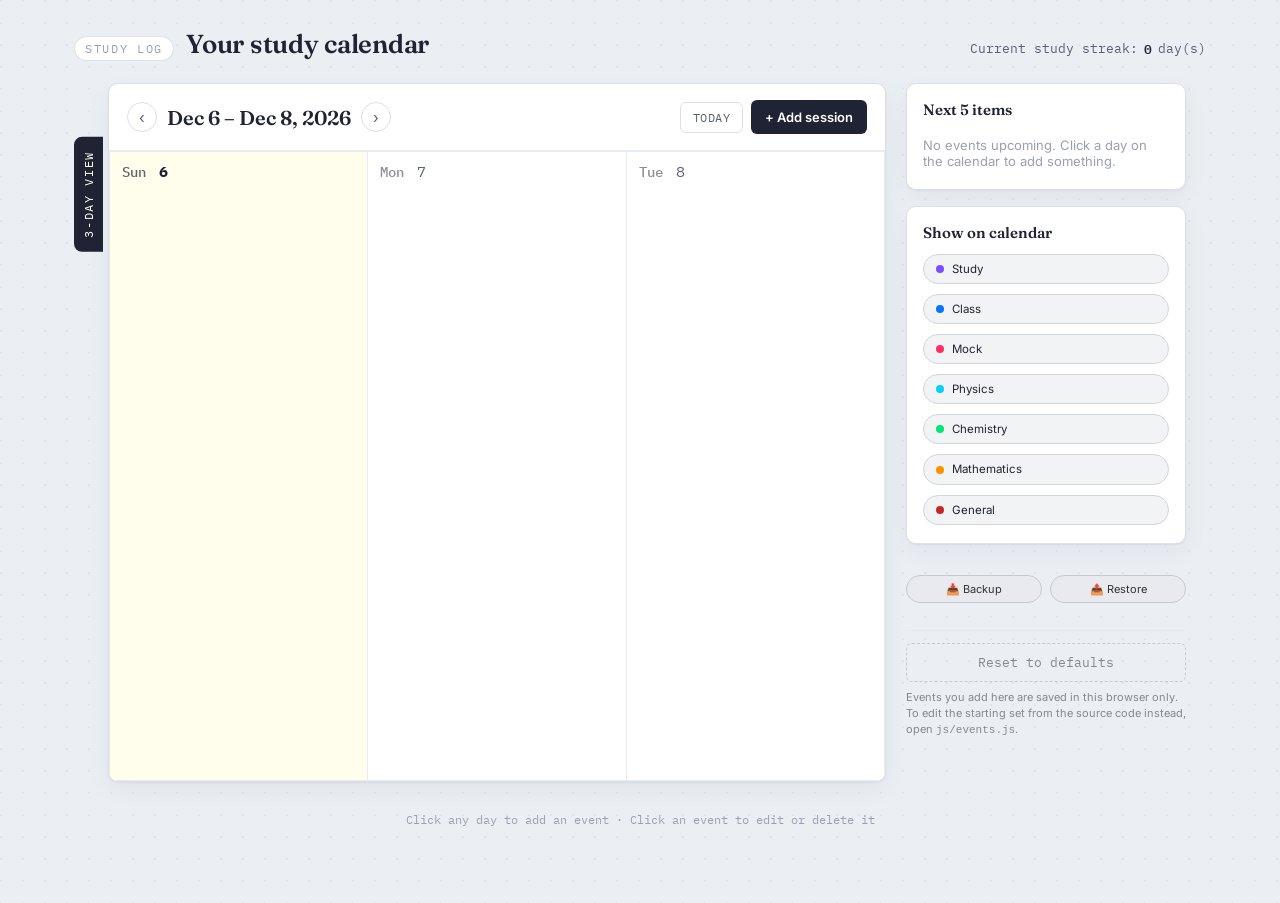
==== index.html @ 301e9c56 "Restore sidebar controls and remove floating menu Restored the direct sidebar controls block and rem" ====
<!DOCTYPE html>
<html lang="en">
<head>
<meta charset="UTF-8">
<meta name="viewport" content="width=device-width, initial-scale=1.0">
<title>Study Log — Calendar</title>
<meta name="description" content="A clean, editable calendar for planning study sessions, assignments, and exams.">
<link rel="preconnect" href="https://fonts.googleapis.com">
<link rel="preconnect" href="https://fonts.gstatic.com" crossorigin>
<link href="https://fonts.googleapis.com/css2?family=Fraunces:opsz,wght@9..144,500;9..144,600;9..144,700&family=Inter:wght@400;500;600;700&family=IBM+Plex+Mono:wght@400;500&display=swap" rel="stylesheet">
<link rel="stylesheet" href="css/style.css">
</head>
<body>

<div class="shell">
  <header class="topbar">
    <div class="brand">
      <span class="brand-mark">Study Log</span>
      <h1>Your study calendar</h1>
      <!-- NEW: Elegant, dynamic subtext label -->
      <!--<p id="welcomeSubtext" style="font-family: var(--font-body), sans-serif; font-size: 13px; color: #555555; margin: 4px 0 0 0; font-weight: 400;"></p>-->
    </div>
    <div class="streak">
      Current study streak: <strong id="streakCount">0</strong> day(s)
    </div>
  </header>
  <div class="layout">
    <div class="calendar-wrap">
      <!-- 1. Changed ID to reflect a rolling day/date view badge rather than a fixed month tab -->
      <div class="month-tab" id="viewTab">3-Day View</div>
      <div class="calendar-card">
        <div class="calendar-head">
          <div class="month-nav">
            <!-- 2. Updated IDs and aria-labels for day navigation -->
            <button class="nav-btn" id="prevBtn" aria-label="Previous days">‹</button>
            <div class="month-label" id="dateRangeLabel">Loading days...</div>
            <button class="nav-btn" id="nextBtn" aria-label="Next days">›</button>
          </div>
          <div style="display:flex; gap:8px; align-items:center;">
            <button class="today-btn" id="todayBtn">Today</button>
            <button class="add-btn" id="addEventBtn">+ Add session</button>
          </div>
        </div>
        <!-- 3. Kept the grid container. We will inject exactly 3 day-columns into this element via JavaScript -->
        <div class="grid" id="grid" style="grid-template-columns: repeat(3, 1fr);"></div>
      </div>
    </div>

    <aside class="sidebar">
      <div class="panel">
        <h2>Next 5 items</h2>
        <div class="agenda-list" id="agendaList"></div>
      </div>

      <div class="panel">
        <h2>Show on calendar</h2>
        <div class="legend" id="legend"></div>
      </div>
    <!-- Restored Direct Sidebar Controls Block -->
<div class="field" style="display: flex; gap: 8px; margin-top: 15px; margin-bottom: 5px;">
  <button id="exportBtn" class="pill" style="justify-content: center; background: #E8EAEF !important; border-color: #C5C9D4 !important; width: 50%;">📥 Backup</button>
  <button id="importBtn" class="pill" style="justify-content: center; background: #E8EAEF !important; border-color: #C5C9D4 !important; width: 50%;">📤 Restore</button>
</div>

<div class="reset-container" style="border-top: 1px solid #E8EAEF; padding-top: 12px; margin-top: 6px;">
  <button id="resetBtn" style="width: 100%; font-family: var(--font-mono), monospace; font-size: 13px; color: #888888; background: transparent; border: 1px dashed #C5C9D4; padding: 10px; border-radius: 6px; cursor: pointer; text-align: center; display: block; margin-bottom: 8px;">Reset to defaults</button>
  <p style="font-family: var(--font-body), sans-serif; font-size: 11px; line-height: 1.45; color: #888888; margin: 0; padding: 0; text-align: left;">
    Events you add here are saved in this browser only. To edit the starting set from the source code instead, open <code>js/events.js</code>.
  </p>
</div>

<input type="file" id="hiddenFileInput" accept=".json" style="display: none;">

    </aside>
  </div>

  <p class="footer-note">Click any day to add an event · Click an event to edit or delete it</p>
</div>

<div class="modal-backdrop" id="modalBackdrop">
  <div class="modal">
    <h3 id="modalTitle">New event</h3>
    <form id="eventForm">
      <div class="field">
        <label for="titleInput">Title</label>
        <input type="text" id="titleInput" placeholder="e.g. Read ch. 5 — Thermodynamics" required maxlength="80">
      </div>

      <div class="field-row">
        <div class="field">
          <label for="dateInput">Date</label>
          <input type="date" id="dateInput" required>
        </div>
        <div class="field">
          <label for="timeInput">Time (optional)</label>
          <input type="time" id="timeInput">
        </div>
      </div>
 <div class="field">
        <label for="recurrenceInput">Repeat</label>
        <select id="recurrenceInput">
          <option value="none">Does not repeat</option>
          <option value="daily">Daily</option>
          <option value="weekly">Weekly</option>
          <option value="monthly">Monthly</option>
        </select>
      </div>

  <div class="field">
        <label>Type (Select all that apply)</label>
        <div class="type-options">
          <!-- Hidden inputs paired with clickable labels acting as multi-select chips -->
          <label class="multi-chip-wrapper">
            <input type="checkbox" name="eventTags" value="study" style="display: none;">
            <span class="chip-label">Study</span>
          </label>
          <label class="multi-chip-wrapper">
            <input type="checkbox" name="eventTags" value="class" style="display: none;">
            <span class="chip-label">Class</span>
          </label>
          <label class="multi-chip-wrapper">
            <input type="checkbox" name="eventTags" value="mock" style="display: none;">
            <span class="chip-label">Mock</span>
          </label>
          <label class="multi-chip-wrapper">
            <input type="checkbox" name="eventTags" value="physics" style="display: none;">
            <span class="chip-label">Physics</span>
          </label>
          <label class="multi-chip-wrapper">
            <input type="checkbox" name="eventTags" value="chemistry" style="display: none;">
            <span class="chip-label">Chemistry</span>
          </label>
          <label class="multi-chip-wrapper">
            <input type="checkbox" name="eventTags" value="mathematics" style="display: none;">
            <span class="chip-label">Mathematics</span>
          </label>
          <label class="multi-chip-wrapper">
            <input type="checkbox" name="eventTags" value="general" style="display: none;">
            <span class="chip-label">General</span>
          </label>
        </div>
      </div>
            <!-- Place this inside the <form id="eventForm"> -->
      <div class="field" style="display:flex; align-items:center; gap:8px; margin-top:10px;">
        <input type="checkbox" id="importantInput" style="width:auto; margin:0;">
        <label for="importantInput" style="margin:0; text-transform:none; cursor:pointer;">
          ⭐ Mark as Important Event (Triggers Notification)
        </label>
      </div>



      <div class="field">
        <label for="notesInput">Notes (optional)</label>
        <textarea id="notesInput" placeholder="Anything worth remembering about this one"></textarea>
      </div>

      <div class="modal-actions">
        <div class="modal-actions-left">
          <button type="submit" class="btn btn-primary">Save</button>
          <button type="button" class="btn btn-ghost" id="closeModalBtn">Cancel</button>
        </div>
        <button type="button" class="btn btn-danger" id="deleteBtn" style="display:none;">Delete</button>
      </div>
    </form>
  </div>
</div>

<script src="js/events.js"></script>
<script src="js/app.js"></script>
</body>
</html>

</body>
</html>
---- css/style.css ----
/* ---------------------------------------------------------
   Tokens
--------------------------------------------------------- */
:root {
  --paper: #EBEEF3;
  --surface: #FFFFFF;
  --ink: #1F2333;
  --ink-soft: #5B6072;
  --ink-faint: #9AA0B0;
  --line: #DBDFE8;
  --line-soft: #E8EBF1;

  --blue: #3B5BDB;
  --blue-soft: #E7ECFC;
  --coral: #E8594B;
  --coral-soft: #FBEAE8;
  --purple: #7C5CFC;
  --purple-soft: #EFEBFF;
  --teal: #12977B;
  --teal-soft: #E3F4F0;
  --yellow: #FFD23F;

  --radius: 10px;
  --radius-sm: 6px;
  --shadow-card: 0 1px 2px rgba(31, 35, 51, 0.06), 0 8px 24px rgba(31, 35, 51, 0.05);
  --shadow-pop: 0 12px 32px rgba(31, 35, 51, 0.16);

  --font-display: "Fraunces", Georgia, serif;
  --font-body: "Inter", -apple-system, BlinkMacSystemFont, "Segoe UI", sans-serif;
  --font-mono: "IBM Plex Mono", "SFMono-Regular", Consolas, monospace;
}

* { box-sizing: border-box; }

html, body {
  margin: 0;
  padding: 0;
  background: var(--paper);
  color: var(--ink);
  font-family: var(--font-body);
  -webkit-font-smoothing: antialiased;
}

body {
  min-height: 100vh;
  background-image:
    radial-gradient(circle at 1px 1px, rgba(31,35,51,0.05) 1px, transparent 0);
  background-size: 22px 22px;
}

a { color: inherit; }

button {
  font-family: inherit;
  cursor: pointer;
}

:focus-visible {
  outline: 2px solid var(--blue);
  outline-offset: 2px;
}

/* ---------------------------------------------------------
   Shell
--------------------------------------------------------- */
.shell {
  max-width: 1180px;
  margin: 0 auto;
  padding: 28px 24px 64px;
}

.topbar {
  display: flex;
  align-items: baseline;
  justify-content: space-between;
  gap: 16px;
  margin-bottom: 22px;
  flex-wrap: wrap;
}

.brand {
  display: flex;
  align-items: baseline;
  gap: 12px;
}



.brand-mark {
  font-family: var(--font-mono);
  font-size: 12px;
  letter-spacing: 0.14em;
  text-transform: uppercase;
  color: var(--ink-faint);
  border: 1px solid var(--line);
  border-radius: 999px;
  padding: 4px 10px;
  background: var(--surface);
}

.brand h1 {
  font-family: var(--font-display);
  font-optical-sizing: auto;
  font-weight: 600;
  font-size: 26px;
  margin: 0;
  letter-spacing: -0.01em;
}

.streak {
  font-family: var(--font-mono);
  font-size: 13px;
  color: var(--ink-soft);
  display: flex;
  align-items: center;
  gap: 6px;
}

.streak strong {
  color: var(--ink);
  font-weight: 600;
}

/* ---------------------------------------------------------
   Layout
--------------------------------------------------------- */
.layout {
  display: grid;
  grid-template-columns: 1fr 300px;
  gap: 20px;
  align-items: start; /* Preserved: Keeps sidebar from stretching vertically */
}


@media (max-width: 880px) {
  .layout { grid-template-columns: 1fr; }
}

/* ---------------------------------------------------------
   Calendar card + signature tab
--------------------------------------------------------- */
.calendar-wrap {
  position: relative;
  padding-left: 34px;
   min-width: 0; 
}

@media (max-width: 560px) {
  .calendar-wrap { padding-left: 0; }
  .month-tab { display: none; }
}

.month-tab {
  position: absolute;
  left: 0;
  top: 54px;
  writing-mode: vertical-rl;
  transform: rotate(180deg);
  font-family: var(--font-mono);
  font-size: 12px;
  letter-spacing: 0.14em;
  text-transform: uppercase;
  color: var(--surface);
  background: var(--ink);
  padding: 14px 7px;
  border-radius: 0 8px 8px 0;
}

.calendar-card {
  background: var(--surface);
  border: 1px solid var(--line);
  border-radius: var(--radius);
  box-shadow: var(--shadow-card);
  overflow: hidden;
}

.calendar-head {
  display: flex;
  align-items: center;
  justify-content: space-between;
  padding: 16px 18px;
  border-bottom: 1px solid var(--line-soft);
}

.month-nav {
  display: flex;
  align-items: center;
  gap: 10px;
}

.nav-btn {
  width: 30px;
  height: 30px;
  border-radius: 50%;
  border: 1px solid var(--line);
  background: var(--surface);
  color: var(--ink-soft);
  display: flex;
  align-items: center;
  justify-content: center;
  font-size: 15px;
  transition: background 0.15s ease, color 0.15s ease, border-color 0.15s ease;
}

.nav-btn:hover {
  background: var(--ink);
  color: var(--surface);
  border-color: var(--ink);
}

.month-label {
  font-family: var(--font-display);
  font-size: 20px;
  font-weight: 600;
  min-width: 168px;
  text-align: center;
}

.today-btn {
  font-family: var(--font-mono);
  font-size: 12px;
  letter-spacing: 0.04em;
  text-transform: uppercase;
  border: 1px solid var(--line);
  background: var(--surface);
  color: var(--ink-soft);
  border-radius: var(--radius-sm);
  padding: 7px 12px;
  transition: border-color 0.15s ease, color 0.15s ease;
}

.today-btn:hover { border-color: var(--ink); color: var(--ink); }

.add-btn {
  font-family: var(--font-body);
  font-weight: 600;
  font-size: 13px;
  background: var(--ink);
  color: var(--surface);
  border: none;
  border-radius: var(--radius-sm);
  padding: 9px 14px;
  display: inline-flex;
  align-items: center;
  gap: 6px;
  transition: transform 0.12s ease, background 0.15s ease;
}

.add-btn:hover { background: var(--blue); }
.add-btn:active { transform: scale(0.97); }

.weekday-row {
  display: grid;
  grid-template-columns: repeat(7, 1fr);
  border-bottom: 1px solid var(--line-soft);
}

.weekday-row div {
  font-family: var(--font-mono);
  font-size: 11px;
  letter-spacing: 0.1em;
  text-transform: uppercase;
  color: var(--ink-faint);
  padding: 10px 8px;
  text-align: left;
}

/*.grid {
  display: grid;
  grid-template-columns: repeat(3, 1fr) !important;
  gap: 16px;
  width: 100%;
  box-sizing: border-box;
}
--- COMPACT 3-DAY FLUSH TIMELINE LAYOUT --- */

#grid {
  display: grid;
  grid-template-columns: repeat(3, 1fr); 
  gap: 0; 
  width: 100%;
  /* CHANGED: Sets the entire container height to 70% of the visible viewport height */
  height: 70vh; 
  border-left: 1px solid var(--line-soft); 
  border-top: 1px solid var(--line-soft); 
  box-sizing: border-box;
}

.day {
  border-right: 1px solid var(--line-soft);
  border-bottom: 1px solid var(--line-soft);
  border-radius: 0; 
  padding: 10px 12px 14px; 
  position: relative;
  display: flex;
  flex-direction: column;
  gap: 5px;
  min-width: 0;
  /* CHANGED: Switched from fixed min-height to an auto-stretching height calculation */
  height: 100%; 
  transition: background 0.15s ease;
  cursor: pointer;
  box-sizing: border-box;
}


.day:hover { 
  background: #FAFBFD; 
}

/* CHANGED: Subtle tint to block out the current date strip cleanly without disrupting adjacent walls */
.day.is-today {
  background-color: #FFFDEB; 
}

.day-num {
  font-family: var(--font-mono);
  font-size: 15px; 
  color: var(--ink-soft);
  position: relative;
  width: fit-content;
  margin-bottom: 10px;
}

.day.is-today .day-num {
  color: var(--ink);
  font-weight: 700;
}

.day.is-today .day-num::after {
  content: "";
  position: absolute;
  left: -3px;
  right: -4px;
  bottom: 1px;
  height: 7px;
  background: var(--yellow);
  border-radius: 2px;
  transform: rotate(-1.5deg);
  z-index: -1;
}

/* --- PRESERVED BASE SCHEMES --- */

.day-events {
  display: flex !important;
  flex-direction: column !important;
  /* CHANGED: Increased from 3px to 8px for clear, distinct breathing room between event cards */
  gap: 8px !important; 
  overflow-y: auto;
  overflow-x: hidden;
  flex-grow: 1;
  padding-right: 2px;
}
.day-events::-webkit-scrollbar {
  width: 4px;
}
.day-events::-webkit-scrollbar-thumb {
  background: var(--line-soft);
  border-radius: 4px;
}
.day-events::-webkit-scrollbar-thumb:hover {
  background: var(--ink-faint);
}
/* ---------------------------------------------------------
   Calendar Grid Event Squares (Rounded-Square Layout Stack)
--------------------------------------------------------- */
.day-events .pill {
  display: flex !important;
  flex-direction: column !important; 
  align-items: flex-start !important;
  justify-content: flex-start !important;
  gap: 6px !important;
  width: 100% !important;
  max-width: none !important;
  height: auto !important;
  box-sizing: border-box !important;
  padding: 8px 10px !important; /* Preserves your exact padding */
  border-radius: 8px !important;     
  background: #F2F3F5 !important; 
  color: #333333 !important; 
  border: 1px solid #D2D5DC !important;
  cursor: pointer !important;
  transition: background-color 0.15s ease !important;
  /* NEW: Forces extended border-lines to clip seamlessly into the card's 8px corners */
  overflow: hidden !important; 
}


.day-events .pill:hover {
  background: #E8EAEF !important;
}
/* ---------------------------------------------------------
   Horizontal Dots Row (Across the Top of the Square)
--------------------------------------------------------- */
.pill-dots-row {
  display: flex !important;
  flex-direction: row !important; /* Places dots side-by-side */
  align-items: center !important;
  justify-content: flex-start !important;
  gap: 4px !important;           
  margin-bottom: 2px !important;  
  width: 100% !important;
  height: auto !important;
}
/* --- METADATA ROW WITH AN EXTENDED SEPARATOR BAR --- */
.pill-dots-row,
.day-events .pill .pill-dots-row {
  display: flex !important;
  flex-direction: row !important;
  justify-content: space-between !important;
  align-items: center !important;
  height: auto !important;
  gap: 8px !important;

  /* FIXED: Negative margins exactly matching the parent padding to go fully edge-to-edge */
  width: calc(100% + 24px) !important; 
  margin-left: -12px !important;
  margin-right: -12px !important;
  
  /* FIXED: Adds horizontal padding inside so indicators stay inside the safe zone */
  padding-left: 12px !important;
  padding-right: 12px !important;
  
  /* Divider Line */
  border-bottom: 1px solid #D2D5DC !important;
  padding-bottom: 8px !important;
  margin-bottom: 8px !important;
}



.inline-tag-dot {
  /* FIXED: Increased width and height from 6px to 9px for better visibility */
  width: 9px !important;
  height: 9px !important;
  border-radius: 50% !important;
  display: inline-block !important;
  flex-shrink: 0 !important;
  margin: 0 !important;
  padding: 0 !important;
}
.dot-cluster {
  display: flex !important;
  flex-direction: row !important;
  align-items: center !important;
  justify-content: flex-start !important;
  gap: 6px !important;
  flex-shrink: 0 !important;
}


.inline-tag-dot.dot-study       { background-color: #7C4DFF !important; } /* Electric Indigo */
.inline-tag-dot.dot-class       { background-color: #0077FF !important; } /* Neon Blue */
.inline-tag-dot.dot-mock        { background-color: #FF2E63 !important; } /* Vibrant Crimson */
.inline-tag-dot.dot-physics     { background-color: #00D2FC !important; } /* Vivid Cyan */
.inline-tag-dot.dot-chemistry   { background-color: #00E676 !important; } /* Spring Green */
.inline-tag-dot.dot-mathematics { background-color: #FF9100 !important; } /* Deep Amber */
.inline-tag-dot.dot-general     { background-color: #C62828 !important; } /* Deep Amber */

.pill-time {
  font-family: var(--font-mono), monospace;
  font-size: 10px !important;
  font-weight: 500 !important;
  background-color: rgba(0, 0, 0, 0.05) !important; 
  color: var(--ink-soft, #555) !important;
  padding: 2px 6px !important;
  border-radius: 4px !important;
  margin: 0 !important; 
  display: inline-block !important;
  flex-shrink: 0 !important;
}



/* ---------------------------------------------------------
   Event Text Formatting
--------------------------------------------------------- */
.pill-text {
  font-size: 11.5px !important;
  line-height: 1.4 !important;
  color: var(--ink, #333) !important;
  text-align: left !important;
  width: 100% !important;
  display: block !important;
}

.more-link {
  font-family: var(--font-mono);
  font-size: 10.5px;
  color: var(--ink-faint);
  padding-left: 2px;
  margin-top: 4px;
}
/* ---------------------------------------------------------
   Sidebar
--------------------------------------------------------- */
.sidebar {
  display: flex;
  flex-direction: column;
  gap: 16px;
  /* CHANGED: Defines a static layout width so columns don't compress it */
  width: 280px; 
  flex-shrink: 0;
  /* CHANGED: Keeps the panels fixed at the top alongside your 70vh calendar */
  position: sticky;
  top: 20px; 
}

.panel {
  background: var(--surface);
  border: 1px solid var(--line);
  border-radius: var(--radius);
  box-shadow: var(--shadow-card);
  padding: 16px 16px 18px;
}
.panel h2 {
  font-family: var(--font-display);
  font-size: 15px;
  font-weight: 600;
  margin: 0 0 12px;
}

/* ---------------------------------------------------------
   Sidebar — Legend Containers & Spacing
--------------------------------------------------------- */
.legend {
  display: flex;
  flex-direction: column;
  gap: 10px !important; 
}
.legend-row {
  display: flex;
  align-items: center;
  width: 100%;
  margin: 0 !important;
  padding: 0 !important;
}
.legend-row button.pill .pill-dot {
  width: 8px;
  height: 8px;
  border-radius: 50%;
  flex-shrink: 0;
  display: inline-block;
}
/* Sidebar dot colors mapping */
.tag-study .pill-dot       { background-color: #7C4DFF !important; }
.tag-class .pill-dot       { background-color: #0077FF !important; }
.tag-mock .pill-dot        { background-color: #FF2E63 !important; }
.tag-physics .pill-dot     { background-color: #00D2FC !important; }
.tag-chemistry .pill-dot   { background-color: #00E676 !important; }
.tag-mathematics .pill-dot { background-color: #FF9100 !important; }
.tag-general .pill-dot     { background-color: #C62828 !important; }

.legend-row.tag-study .pill-dot       { background-color: #7C4DFF !important; }
.legend-row.tag-class .pill-dot       { background-color: #0077FF !important; }
.legend-row.tag-mock .pill-dot        { background-color: #FF2E63 !important; }
.legend-row.tag-physics .pill-dot     { background-color: #00D2FC !important; }
.legend-row.tag-chemistry .pill-dot   { background-color: #00E676 !important; }
.legend-row.tag-mathematics .pill-dot { background-color: #FF9100 !important; }
.legend-row.tag-general .pill-dot     { background-color: #C62828 !important; }
/* ---------------------------------------------------------
   Pill Containers (Unified Calendar & Legend Layout)
--------------------------------------------------------- */
.pill, 
.legend-row button.pill {
  display: flex !important;
  flex-direction: row !important; /* Ensures left-to-right alignment inside the sidebar */
  align-items: center !important;
  gap: 8px !important;
  padding: 6px 12px !important;
  font-size: 11px !important;
  line-height: 1.3 !important;
  /* Capsule Rounded Corners */
  border-radius: 20px !important; 
  /* Uniform Light Gray Appearance */
  background: #F2F3F5 !important; 
  color: #333333 !important; 
  border: 1px solid #D2D5DC !important;
  width: 100% !important;
  text-align: left;
  cursor: pointer;
  box-sizing: border-box;
  position: relative;
  /* FIXED: Prevents layout engines from collapsing heights or adding external margins */
  height: auto !important;
  min-height: unset !important;
  margin: 0 !important;
  transition: opacity 0.15s ease, background-color 0.15s ease, transform 0.1s ease;
}

/* Hover effect */
.pill:hover,
.legend-row button.pill:not(.off):hover {
  background: #E8EAEF !important;

}

/* Dim legend pill when turned off */

.legend-row button.off {
  opacity: 0.35;
}
.legend-row button.off .pill-dot {
  background-color: #A0A5B5 !important;
}

/* ---------------------------------------------------------
   The Distinct Colored Dot inside the Pill
--------------------------------------------------------- */
.pill-dot {
  width: 8px;
  height: 8px;
  border-radius: 50%;
  flex-shrink: 0;
  display: inline-block;
  /* FIXED: Prevents dots from shifting position under layout changes */
  margin: 0 !important; 
}

/* Apply distinct indicator colors to the dot based on tag type */

/* Text container alignment */
.pill-text {
  flex-grow: 1;
  overflow: hidden;
  text-overflow: ellipsis;
  white-space: nowrap;
  width: 100%;
  text-align: left;
}
.agenda-item {
  display: grid !important;
  grid-template-columns: 44px 1fr !important; /* Keeps the date column fixed */
  gap: 10px !important;
  padding-bottom: 10px !important;
  border-bottom: 1px solid var(--line-soft);
  cursor: pointer !important;
  /* FIXED: Enforces rigid container layout calculation */
  min-width: 0 !important; 
  max-width: 100% !important;
  overflow: hidden !important; 
}
/* Force the right-hand text container to remain tightly inside its block */
.agenda-item > div:last-child,
.agenda-content-wrapper {
  display: flex !important;
  flex-direction: column !important;
  justify-content: center !important;
  /* FIXED: Forces the browser to calculate text overflow bounds instead of expanding */
  min-width: 0 !important; 
  max-width: 100% !important; 
  overflow: hidden !important; 
}
.agenda-title-row {
  display: flex !important;
  flex-direction: row !important;
  align-items: center !important;
  width: 100% !important;
  min-width: 0 !important;
  overflow: hidden !important;
}
/* --- TRUNCATED TITLE TEXT WITH CORE THEME FONT FAMILY FORCED --- */
.agenda-title-text,
.agenda-item .agenda-title-text,
.agenda-title {
  /* FIXED: Explicitly force Inter/body font usage and clear out monospace overrides */
  font-family: 'Inter', sans-serif !important;
  font-size: 13.5px !important;
  color: var(--ink, #333333) !important;
  font-weight: 400 !important;
  
  /* Retain the clean single-line overflow truncation */
  white-space: nowrap !important;
  overflow: hidden !important;
  text-overflow: ellipsis !important;
  display: inline-block !important;
  flex-grow: 1 !important;
  min-width: 0 !important;
  max-width: 100% !important;
  text-align: left !important;
}
/* --- THE ACTUAL TRUNCATED TITLE TEXT --- */
.agenda-title-text,
.agenda-title {
  /* FIXED: Set font-family explicitly to match your layout's core font */
  font-family: var(--font-body), -apple-system, BlinkMacSystemFont, "Segoe UI", Roboto, sans-serif !important;
  font-size: 13.5px !important;
  color: var(--ink) !important;
  
  /* Retain the clean single-line overflow truncation */
  white-space: nowrap !important;
  overflow: hidden !important;
  text-overflow: ellipsis !important;
  display: inline-block !important;
  flex-grow: 1 !important;
  min-width: 0 !important;
  max-width: 100% !important;
  text-align: left !important;
}
.agenda-list {
  display: flex;
  flex-direction: column;
  gap: 10px;
  max-height: 360px;
  overflow-y: auto;
}

.agenda-empty {
  font-size: 13px;
  color: var(--ink-faint);
  padding: 6px 0 2px;
}

.agenda-item {
  display: grid;
  grid-template-columns: 44px 1fr;
  gap: 10px;
  padding-bottom: 10px;
  border-bottom: 1px solid var(--line-soft);
  cursor: pointer;
}

.agenda-item:last-child { border-bottom: none; padding-bottom: 0; }

.agenda-date {
  font-family: var(--font-mono);
  font-size: 11px;
  color: var(--ink-faint);
  line-height: 1.3;
  padding-top: 1px;
}

.agenda-date strong {
  display: block;
  font-size: 15px;
  color: var(--ink);
  font-weight: 600;
}

.agenda-title {
  font-size: 13.5px;
  color: var(--ink);
  line-height: 1.35;
  /* FIXED: Enforces single-line layout and cuts off overflowing text with an ellipsis */
  white-space: nowrap !important;
  overflow: hidden !important;
  text-overflow: ellipsis !important;
  max-width: 100% !important;
}
/* Ensure the title text's parent layout item stretches correctly across the container */
.agenda-item > div:last-child {
  overflow: hidden !important;
  min-width: 0 !important;
}

.agenda-time {
  font-family: var(--font-mono);
  font-size: 11px;
  color: var(--ink-faint);
  display: block;
  margin-top: 2px;
}

.reset-btn {
  width: 100%;
  background: none;
  border: 1px dashed var(--line);
  color: var(--ink-faint);
  font-size: 12px;
  border-radius: var(--radius-sm);
  padding: 9px;
  font-family: var(--font-mono);
  transition: border-color 0.15s ease, color 0.15s ease;
}

.reset-btn:hover { border-color: var(--coral); color: var(--coral); }

.storage-note {
  font-size: 11.5px;
  color: var(--ink-faint);
  line-height: 1.5;
  margin: 10px 0 0;
}

/* ---------------------------------------------------------
   Modal Containers & Layouts
--------------------------------------------------------- */
.modal-backdrop {
  position: fixed;
  inset: 0;
  background: rgba(31, 35, 51, 0.32);
  display: flex;
  align-items: center;
  justify-content: center;
  padding: 20px;
  z-index: 50;
  opacity: 0;
  pointer-events: none;
  transition: opacity 0.15s ease;
}

.modal-backdrop.open {
  opacity: 1;
  pointer-events: auto;
}

.modal {
  background: var(--surface);
  border-radius: var(--radius);
  box-shadow: var(--shadow-pop);
  width: 100%;
  max-width: 440px;
  padding: 22px;
  transform: translateY(8px);
  transition: transform 0.15s ease;
  box-sizing: border-box;
}

.modal-backdrop.open .modal { 
  transform: translateY(0); 
}

.modal h3 {
  font-family: var(--font-display);
  font-size: 19px;
  margin: 0 0 16px;
}

/* ---------------------------------------------------------
   Form Inputs & Field Layouts (Restored Form Structure)
--------------------------------------------------------- */
#eventForm {
  display: flex;
  flex-direction: column;
  gap: 12px;
}

.field {
  margin-bottom: 4px;
}

.field label {
  display: block;
  font-family: var(--font-mono);
  font-size: 11px;
  letter-spacing: 0.06em;
  text-transform: uppercase;
  color: var(--ink-faint);
  margin-bottom: 5px;
}

.field input[type="text"],
.field input[type="date"],
.field input[type="time"],
.field select,
.field textarea {
  width: 100%;
  box-sizing: border-box;
  border: 1px solid var(--line);
  border-radius: var(--radius-sm);
  padding: 9px 10px;
  font-family: var(--font-body);
  font-size: 13.5px;
  color: var(--ink);
  background: var(--surface);
}

.field textarea {
  resize: vertical;
  min-height: 60px;
}

.field-row {
  display: grid;
  grid-template-columns: 1fr 1fr;
  gap: 12px;
}

/* ---------------------------------------------------------
   Modal Multi-Select Tags Layout
--------------------------------------------------------- */
.type-options {
  display: flex;
  flex-wrap: wrap;
  gap: 8px; 
}

/* Base style for the multi-select labels acting as clickable chips */
.multi-chip-wrapper {
  cursor: pointer;
  user-select: none;
  display: inline-flex;
  align-items: center;
  margin: 0 !important;
}

.multi-chip-wrapper .chip-label {
  border: 1px solid var(--line);
  background: var(--surface);
  border-radius: 999px; 
  padding: 6px 14px;
  font-size: 12.5px;
  color: var(--ink-soft);
  display: flex;
  align-items: center;
  gap: 6px;
  transition: all 0.15s ease;
  box-sizing: border-box;
}

/* Hover effect on available choices */
.multi-chip-wrapper:hover .chip-label {
  background: var(--line-soft, #F5F6F8);
  color: var(--ink);
}

/* ---------------------------------------------------------
   Active Checkbox States with Distinct Border/Bg Themes
--------------------------------------------------------- */
.multi-chip-wrapper input[value="study"]:checked + .chip-label {
  background: var(--purple-soft, #F3EFFF) !important;
  color: #5A3FD4 !important;
  border-color: var(--purple, #5A3FD4) !important;
  font-weight: 500;
}

.multi-chip-wrapper input[value="class"]:checked + .chip-label {
  background: var(--blue-soft, #EEF2FF) !important;
  color: #2A3F9E !important;
  border-color: var(--blue, #2A3F9E) !important;
  font-weight: 500;
}

.multi-chip-wrapper input[value="mock"]:checked + .chip-label {
  background: var(--coral-soft, #FFF0EF) !important;
  color: #A63A2F !important;
  border-color: var(--coral, #A63A2F) !important;
  font-weight: 500;
}

.multi-chip-wrapper input[value="physics"]:checked + .chip-label {
  background: #E3F2FD !important;
  color: #0D47A1 !important;
  border-color: #90CAF9 !important;
  font-weight: 500;
}

.multi-chip-wrapper input[value="chemistry"]:checked + .chip-label {
  background: #E8F5E9 !important;
  color: #1B5E20 !important;
  border-color: #A5D6A7 !important;
  font-weight: 500;
}

.multi-chip-wrapper input[value="mathematics"]:checked + .chip-label {
  background: #FFF3E0 !important;
  color: #E65100 !important;
  border-color: #FFCC80 !important;
  font-weight: 500;
}
.multi-chip-wrapper input[value="general"]:checked + .chip-label { 
    background: #EF5350 !important; 
    color: #FFCDD2 !important; 
    border-color: #C62828 !important; 
    font-weight: 500; 
}


/* ---------------------------------------------------------
   Modal Actions & Buttons
--------------------------------------------------------- */
.modal-actions {
  display: flex;
  justify-content: space-between;
  align-items: center;
  margin-top: 18px;
}

.btn {
  border: none;
  border-radius: var(--radius-sm);
  padding: 9px 14px;
  font-size: 13px;
  font-weight: 600;
  font-family: var(--font-body);
  cursor: pointer;
}

.btn-primary { background: var(--ink); color: var(--surface); }
.btn-primary:hover { background: var(--blue); }

.btn-ghost { background: none; color: var(--ink-faint); }
.btn-ghost:hover { color: var(--ink); }

.btn-danger { background: none; color: var(--coral); }
.btn-danger:hover { text-decoration: underline; }

.modal-actions-left { display: flex; gap: 8px; }

/* ---------------------------------------------------------
   Footer
--------------------------------------------------------- */
.footer-note {
  text-align: center;
  font-family: var(--font-mono);
  font-size: 11.5px;
  color: var(--ink-faint);
  margin-top: 30px;
}

/* ==========================================================================
   FLOATING HAMBURGER MENU ENGINE (BOTTOM RIGHT CORNER)
   ========================================================================== */

.floating-menu-container {
  position: fixed !important;
  bottom: 24px !important;
  right: 24px !important;
  display: flex !important;
  flex-direction: column !important;
  align-items: flex-end !important;
  gap: 12px !important;
  z-index: 9999 !important; /* Floats high above grid lines and cards */
}

/* Core Circular Floating Trigger Button */
.floating-trigger-btn {
  width: 48px !important;
  height: 48px !important;
  border-radius: 50% !important;
  background-color: #FFFFFF !important;
  border: 1px solid #D2D5DC !important;
  box-shadow: 0 4px 12px rgba(0, 0, 0, 0.08) !important;
  display: flex !important;
  flex-direction: column !important;
  align-items: center !important;
  justify-content: center !important;
  gap: 4px !important;
  cursor: pointer !important;
  transition: transform 0.2s cubic-bezier(0.25, 1, 0.5, 1), background-color 0.15s ease !important;
}

.floating-trigger-btn:hover {
  background-color: #F2F3F5 !important;
  transform: scale(1.04);
}

/* Hamburger lines styling */
.hamburger-bar {
  width: 18px !important;
  height: 2px !important;
  background-color: #333333 !important;
  border-radius: 1px !important;
  transition: transform 0.2s ease, opacity 0.2s ease !important;
}

/* Vertical Action Card Stack */
.floating-menu-panel {
  display: flex !important;
  flex-direction: column !important;
  gap: 6px !important;
  background-color: #FFFFFF !important;
  border: 1px solid #D2D5DC !important;
  border-radius: 10px !important;
  padding: 6px !important;
  box-shadow: 0 6px 16px rgba(0, 0, 0, 0.1) !important;
  
  /* Hides panel by default using scale/opacity for transitions */
  opacity: 0 !important;
  transform: translateY(10px) scale(0.95) !important;
  pointer-events: none !important;
  transition: opacity 0.2s cubic-bezier(0.25, 1, 0.5, 1), transform 0.2s cubic-bezier(0.25, 1, 0.5, 1) !important;
  transform-origin: bottom right !important;
}

/* Active State: Triggered via class list toggle */
.floating-menu-panel.panel-open {
  opacity: 1 !important;
  transform: translateY(0) scale(1) !important;
  pointer-events: all !important;
}

/* Separate Action items row inside panel card */
.floating-action-item {
  font-family: 'Inter', sans-serif !important;
  font-size: 12.5px !important;
  font-weight: 500 !important;
  color: #333333 !important;
  background: transparent !important;
  border: none !important;
  padding: 8px 16px !important;
  border-radius: 6px !important;
  width: 100% !important; /* Let buttons dynamically scale to the 240px container width */
  box-sizing: border-box !important;
  text-align: left !important;
  cursor: pointer !important;
  white-space: nowrap !important;
  transition: background-color 0.15s ease !important;
}

.floating-action-item:hover {
  background-color: #F2F3F5 !important;
}
/* Outer structure card matches the original layout block rules */
.floating-reset-block {
  border-top: 1px solid #E8EAEF !important;
  padding: 12px 14px !important;
  margin-top: 6px !important;
  background-color: #FFFFFF !important;
  width: 240px !important; /* Expands menu card width to hold help text beautifully */
  box-sizing: border-box !important;
}

/* The exact replica button layout styling rules */
.floating-reset-block #resetBtn {
  width: 100% !important;
  font-family: var(--font-mono), monospace !important;
  font-size: 13px !important;
  color: #888888 !important;
  background: transparent !important;
  border: 1px dashed #C5C9D4 !important;
  padding: 10px !important;
  border-radius: 6px !important;
  cursor: pointer !important;
  text-align: center !important;
  display: block !important;
  margin-bottom: 8px !important;
  transition: background-color 0.15s ease, color 0.15s ease !important;
}
.floating-reset-block #resetBtn:hover {
  background-color: #FFF0EF !important;
  color: #FF2E63 !important;
  border-color: #FFE0DE !important;
}

/* Original explicit paragraph instructional tracking subtext rules */
.floating-reset-block .reset-help-text {
  font-family: var(--font-body), sans-serif !important;
  font-size: 11px !important;
  line-height: 1.45 !important;
  color: #888888 !important;
  margin: 0 !important;
  padding: 0 !important;
  text-align: left !important;
  white-space: normal !important; /* Allows text lines to break and wrap natively */
}

/* Format inner inline code strings cleanly */
.floating-reset-block .reset-help-text code {
  font-family: var(--font-mono), monospace !important;
  background: #F2F3F5 !important;
  padding: 1px 3px !important;
  border-radius: 3px !important;
}
/* --- OPTIONAL: TRANSFORM HAMBURGER BARS INTO AN 'X' ON OPEN --- */
.floating-menu-container.menu-active .hamburger-bar:nth-child(1) {
  transform: translateY(6px) rotate(45deg) !important;
}
.floating-menu-container.menu-active .hamburger-bar:nth-child(2) {
  opacity: 0 !important;
}
.floating-menu-container.menu-active .hamburger-bar:nth-child(3) {
  transform: translateY(-6px) rotate(-45deg) !important;
}


@media (prefers-reduced-motion: reduce) {
  * { transition: none !important; }
}
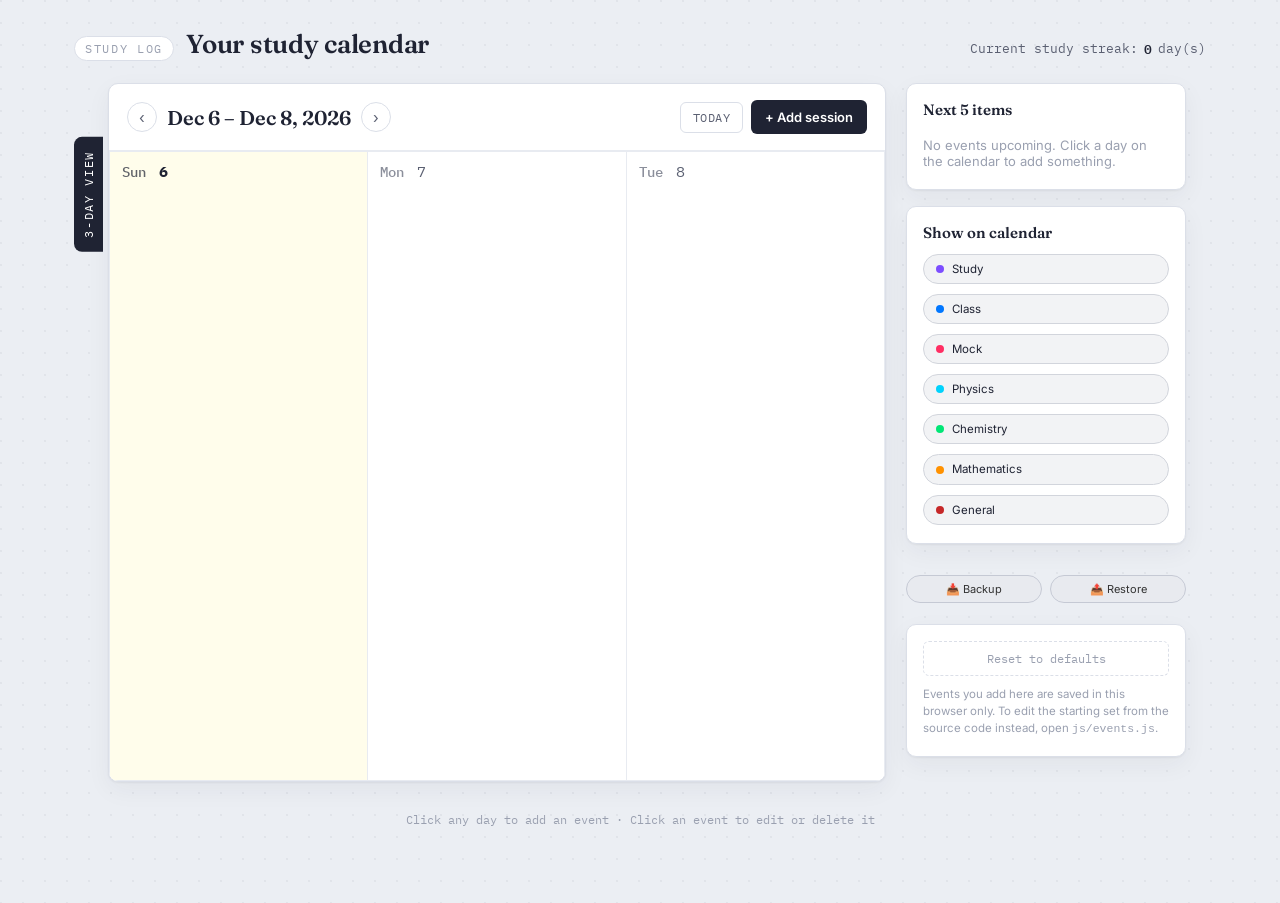
==== commit 2fb95269: "Refactor reset section with new panel layout Replaced reset button and note with a new panel structu" ====
--- a/index.html
+++ b/index.html
@@ -62,12 +62,13 @@
   <button id="importBtn" class="pill" style="justify-content: center; background: #E8EAEF !important; border-color: #C5C9D4 !important; width: 50%;">📤 Restore</button>
 </div>
 
-<div class="reset-container" style="border-top: 1px solid #E8EAEF; padding-top: 12px; margin-top: 6px;">
-  <button id="resetBtn" style="width: 100%; font-family: var(--font-mono), monospace; font-size: 13px; color: #888888; background: transparent; border: 1px dashed #C5C9D4; padding: 10px; border-radius: 6px; cursor: pointer; text-align: center; display: block; margin-bottom: 8px;">Reset to defaults</button>
-  <p style="font-family: var(--font-body), sans-serif; font-size: 11px; line-height: 1.45; color: #888888; margin: 0; padding: 0; text-align: left;">
-    Events you add here are saved in this browser only. To edit the starting set from the source code instead, open <code>js/events.js</code>.
-  </p>
-</div>
+    <div class="panel">
+        <button class="reset-btn" id="resetBtn">Reset to defaults</button>
+        <p class="storage-note">
+          Events you add here are saved in this browser only. To edit the
+          starting set from the source code instead, open <code>js/events.js</code>.
+        </p>
+      </div>
 
 <input type="file" id="hiddenFileInput" accept=".json" style="display: none;">
 
--- a/css/style.css
+++ b/css/style.css
@@ -783,6 +783,8 @@
   margin: 10px 0 0;
 }
 
+
+
 /* ---------------------------------------------------------
    Modal Containers & Layouts
 --------------------------------------------------------- */
@@ -1009,160 +1011,6 @@
   margin-top: 30px;
 }
 
-/* ==========================================================================
-   FLOATING HAMBURGER MENU ENGINE (BOTTOM RIGHT CORNER)
-   ========================================================================== */
-
-.floating-menu-container {
-  position: fixed !important;
-  bottom: 24px !important;
-  right: 24px !important;
-  display: flex !important;
-  flex-direction: column !important;
-  align-items: flex-end !important;
-  gap: 12px !important;
-  z-index: 9999 !important; /* Floats high above grid lines and cards */
-}
-
-/* Core Circular Floating Trigger Button */
-.floating-trigger-btn {
-  width: 48px !important;
-  height: 48px !important;
-  border-radius: 50% !important;
-  background-color: #FFFFFF !important;
-  border: 1px solid #D2D5DC !important;
-  box-shadow: 0 4px 12px rgba(0, 0, 0, 0.08) !important;
-  display: flex !important;
-  flex-direction: column !important;
-  align-items: center !important;
-  justify-content: center !important;
-  gap: 4px !important;
-  cursor: pointer !important;
-  transition: transform 0.2s cubic-bezier(0.25, 1, 0.5, 1), background-color 0.15s ease !important;
-}
-
-.floating-trigger-btn:hover {
-  background-color: #F2F3F5 !important;
-  transform: scale(1.04);
-}
-
-/* Hamburger lines styling */
-.hamburger-bar {
-  width: 18px !important;
-  height: 2px !important;
-  background-color: #333333 !important;
-  border-radius: 1px !important;
-  transition: transform 0.2s ease, opacity 0.2s ease !important;
-}
-
-/* Vertical Action Card Stack */
-.floating-menu-panel {
-  display: flex !important;
-  flex-direction: column !important;
-  gap: 6px !important;
-  background-color: #FFFFFF !important;
-  border: 1px solid #D2D5DC !important;
-  border-radius: 10px !important;
-  padding: 6px !important;
-  box-shadow: 0 6px 16px rgba(0, 0, 0, 0.1) !important;
-  
-  /* Hides panel by default using scale/opacity for transitions */
-  opacity: 0 !important;
-  transform: translateY(10px) scale(0.95) !important;
-  pointer-events: none !important;
-  transition: opacity 0.2s cubic-bezier(0.25, 1, 0.5, 1), transform 0.2s cubic-bezier(0.25, 1, 0.5, 1) !important;
-  transform-origin: bottom right !important;
-}
-
-/* Active State: Triggered via class list toggle */
-.floating-menu-panel.panel-open {
-  opacity: 1 !important;
-  transform: translateY(0) scale(1) !important;
-  pointer-events: all !important;
-}
-
-/* Separate Action items row inside panel card */
-.floating-action-item {
-  font-family: 'Inter', sans-serif !important;
-  font-size: 12.5px !important;
-  font-weight: 500 !important;
-  color: #333333 !important;
-  background: transparent !important;
-  border: none !important;
-  padding: 8px 16px !important;
-  border-radius: 6px !important;
-  width: 100% !important; /* Let buttons dynamically scale to the 240px container width */
-  box-sizing: border-box !important;
-  text-align: left !important;
-  cursor: pointer !important;
-  white-space: nowrap !important;
-  transition: background-color 0.15s ease !important;
-}
-
-.floating-action-item:hover {
-  background-color: #F2F3F5 !important;
-}
-/* Outer structure card matches the original layout block rules */
-.floating-reset-block {
-  border-top: 1px solid #E8EAEF !important;
-  padding: 12px 14px !important;
-  margin-top: 6px !important;
-  background-color: #FFFFFF !important;
-  width: 240px !important; /* Expands menu card width to hold help text beautifully */
-  box-sizing: border-box !important;
-}
-
-/* The exact replica button layout styling rules */
-.floating-reset-block #resetBtn {
-  width: 100% !important;
-  font-family: var(--font-mono), monospace !important;
-  font-size: 13px !important;
-  color: #888888 !important;
-  background: transparent !important;
-  border: 1px dashed #C5C9D4 !important;
-  padding: 10px !important;
-  border-radius: 6px !important;
-  cursor: pointer !important;
-  text-align: center !important;
-  display: block !important;
-  margin-bottom: 8px !important;
-  transition: background-color 0.15s ease, color 0.15s ease !important;
-}
-.floating-reset-block #resetBtn:hover {
-  background-color: #FFF0EF !important;
-  color: #FF2E63 !important;
-  border-color: #FFE0DE !important;
-}
-
-/* Original explicit paragraph instructional tracking subtext rules */
-.floating-reset-block .reset-help-text {
-  font-family: var(--font-body), sans-serif !important;
-  font-size: 11px !important;
-  line-height: 1.45 !important;
-  color: #888888 !important;
-  margin: 0 !important;
-  padding: 0 !important;
-  text-align: left !important;
-  white-space: normal !important; /* Allows text lines to break and wrap natively */
-}
-
-/* Format inner inline code strings cleanly */
-.floating-reset-block .reset-help-text code {
-  font-family: var(--font-mono), monospace !important;
-  background: #F2F3F5 !important;
-  padding: 1px 3px !important;
-  border-radius: 3px !important;
-}
-/* --- OPTIONAL: TRANSFORM HAMBURGER BARS INTO AN 'X' ON OPEN --- */
-.floating-menu-container.menu-active .hamburger-bar:nth-child(1) {
-  transform: translateY(6px) rotate(45deg) !important;
-}
-.floating-menu-container.menu-active .hamburger-bar:nth-child(2) {
-  opacity: 0 !important;
-}
-.floating-menu-container.menu-active .hamburger-bar:nth-child(3) {
-  transform: translateY(-6px) rotate(-45deg) !important;
-}
 
 
 @media (prefers-reduced-motion: reduce) {
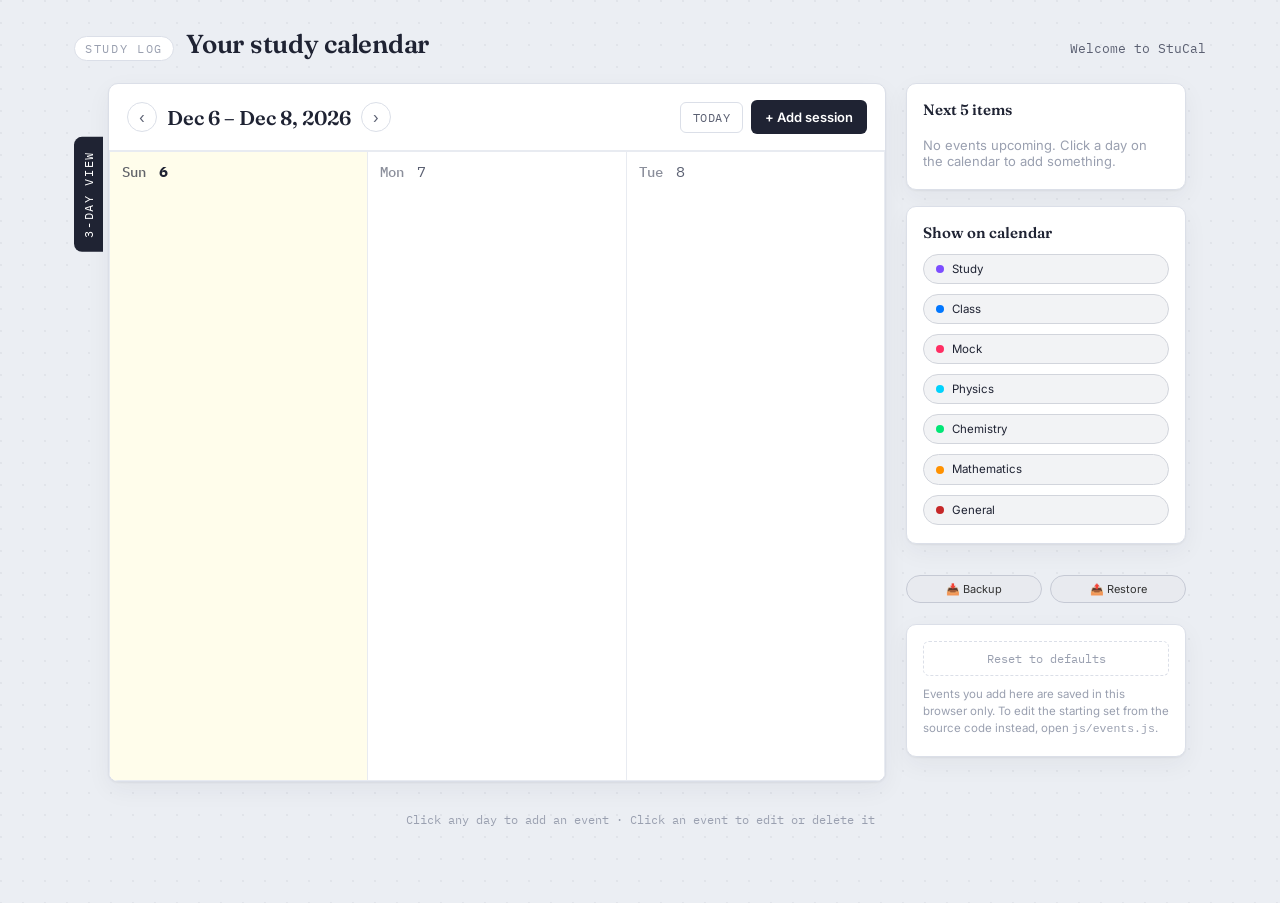
==== commit 7e93c44d: "Update index.html" ====
--- a/index.html
+++ b/index.html
@@ -3,7 +3,7 @@
 <head>
 <meta charset="UTF-8">
 <meta name="viewport" content="width=device-width, initial-scale=1.0">
-<title>Study Log — Calendar</title>
+<title>StuCal</title>
 <meta name="description" content="A clean, editable calendar for planning study sessions, assignments, and exams.">
 <link rel="preconnect" href="https://fonts.googleapis.com">
 <link rel="preconnect" href="https://fonts.gstatic.com" crossorigin>
@@ -21,7 +21,7 @@
       <!--<p id="welcomeSubtext" style="font-family: var(--font-body), sans-serif; font-size: 13px; color: #555555; margin: 4px 0 0 0; font-weight: 400;"></p>-->
     </div>
     <div class="streak">
-      Current study streak: <strong id="streakCount">0</strong> day(s)
+      Welcome to StuCal
     </div>
   </header>
   <div class="layout">
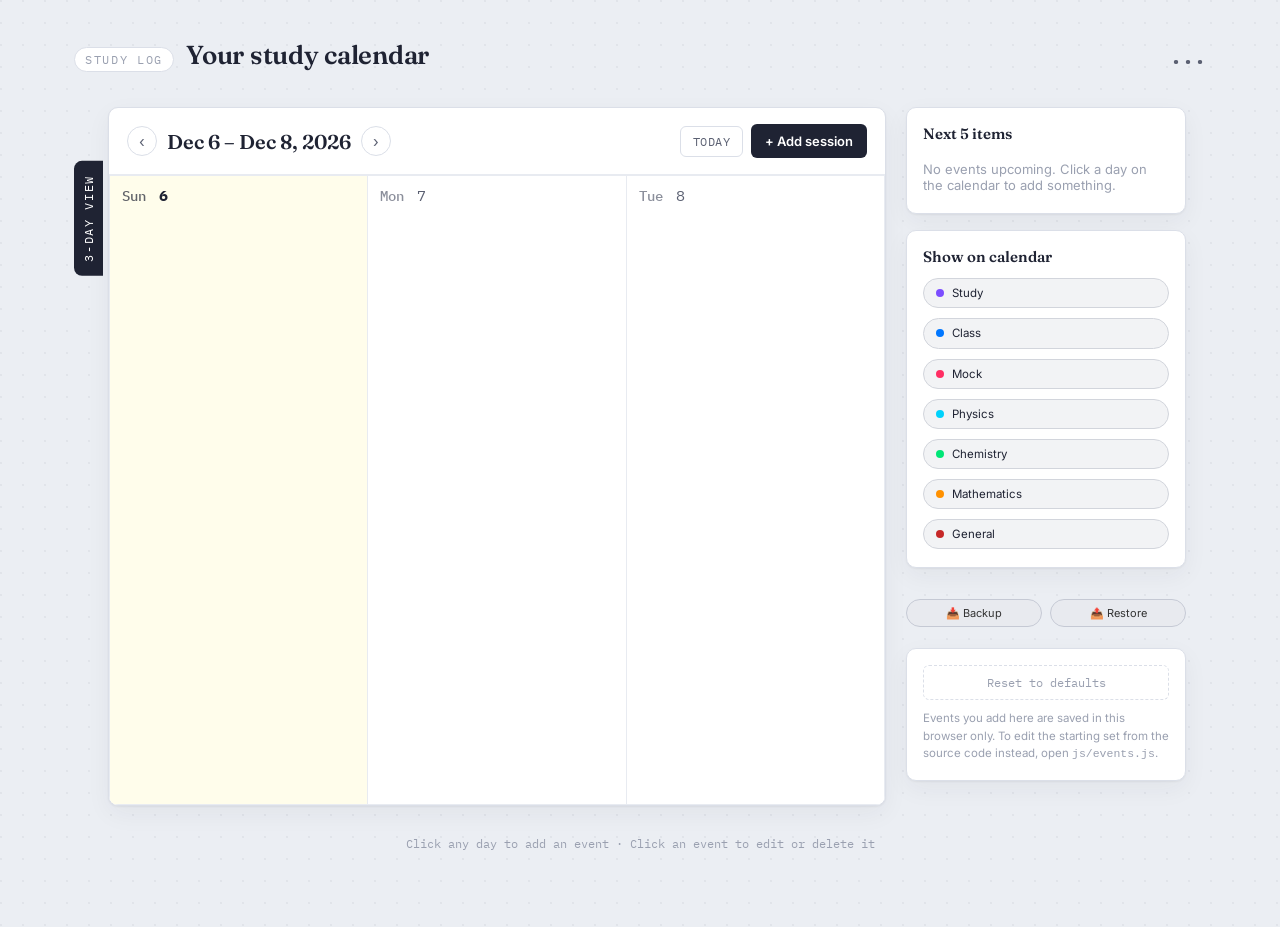
==== commit f3981f49: "Add dynamic subtext label to welcome message" ====
--- a/index.html
+++ b/index.html
@@ -21,7 +21,7 @@
       <!--<p id="welcomeSubtext" style="font-family: var(--font-body), sans-serif; font-size: 13px; color: #555555; margin: 4px 0 0 0; font-weight: 400;"></p>-->
     </div>
     <div class="streak">
-      Welcome to StuCal
+       <h2 id="welcomeSubtext">...</h2>
     </div>
   </header>
   <div class="layout">
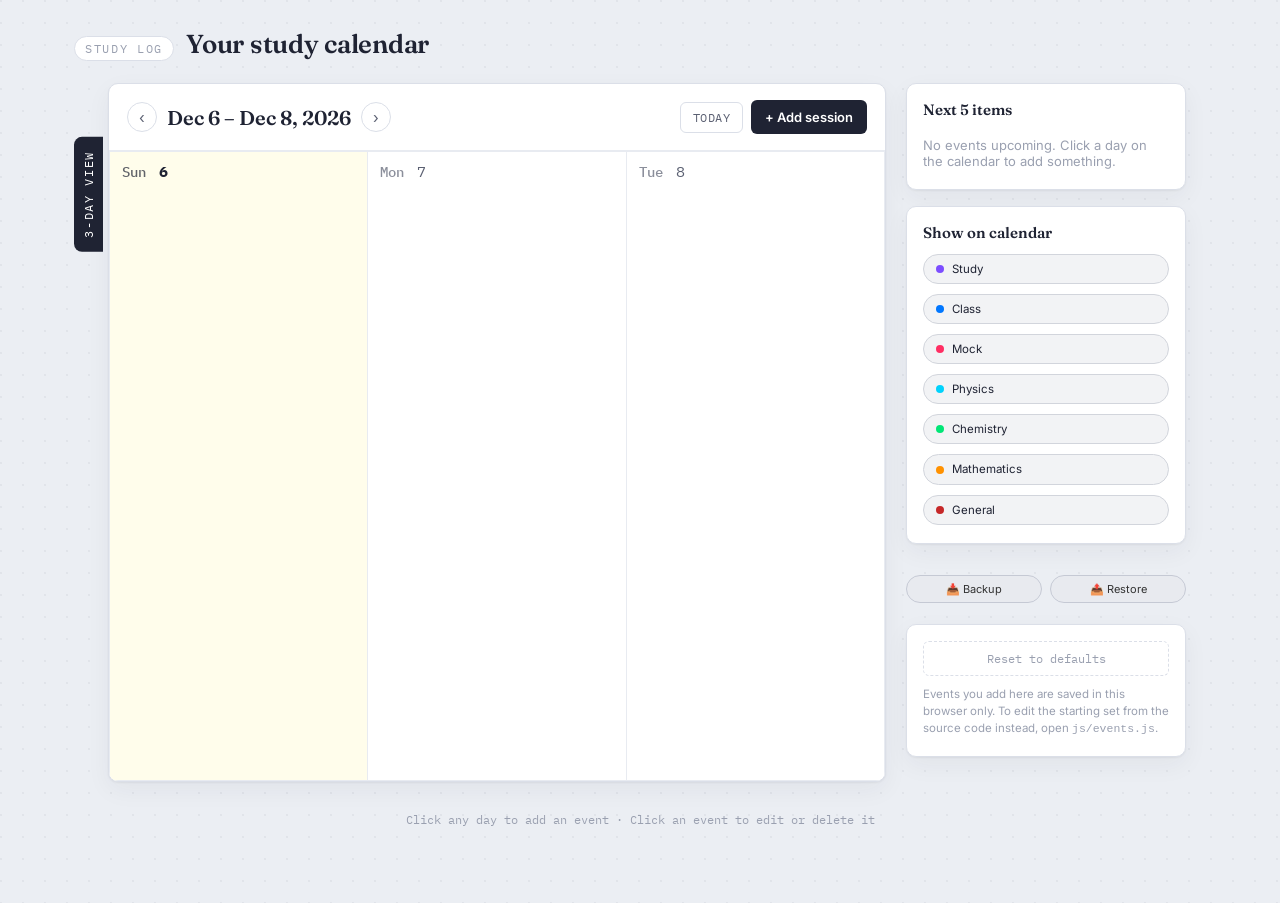
==== commit fe99a6b5: "Add dynamic subtext label to index.html Added a dynamic subtext label to the brand section." ====
--- a/index.html
+++ b/index.html
@@ -18,11 +18,12 @@
       <span class="brand-mark">Study Log</span>
       <h1>Your study calendar</h1>
       <!-- NEW: Elegant, dynamic subtext label -->
-      <!--<p id="welcomeSubtext" style="font-family: var(--font-body), sans-serif; font-size: 13px; color: #555555; margin: 4px 0 0 0; font-weight: 400;"></p>-->
+      
     </div>
-    <div class="streak">
+    <p id="welcomeSubtext" style="font-family: var(--font-body), sans-serif; font-size: 13px; color: #555555; margin: 4px 0 0 0; font-weight: 400;"></p>
+    <!--<div class="streak">
        <h2 id="welcomeSubtext">...</h2>
-    </div>
+    </div>-->
   </header>
   <div class="layout">
     <div class="calendar-wrap">
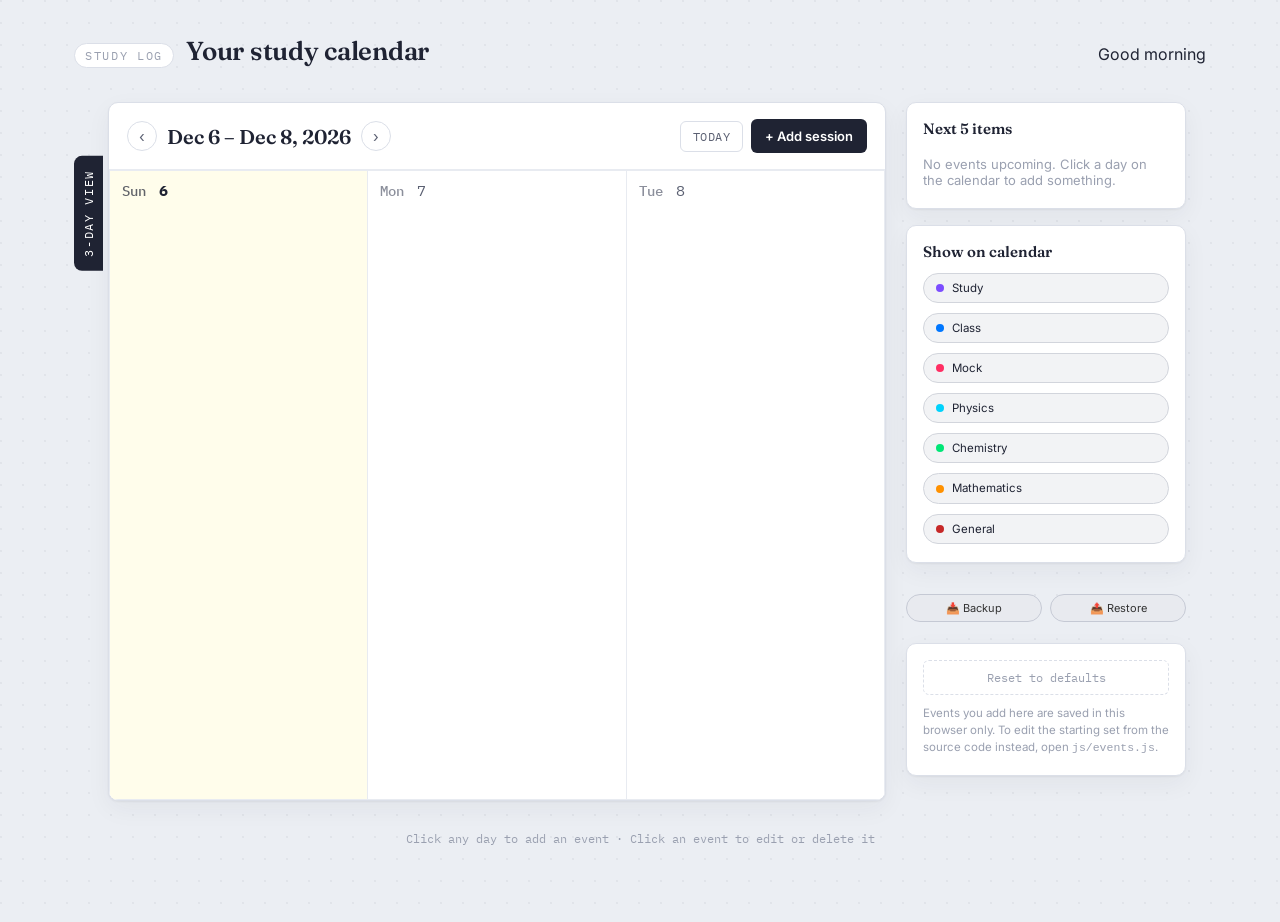
==== commit 79b03a34: "Update index.html" ====
--- a/index.html
+++ b/index.html
@@ -20,7 +20,7 @@
       <!-- NEW: Elegant, dynamic subtext label -->
       
     </div>
-    <p id="welcomeSubtext" style="font-family: var(--font-body), sans-serif; font-size: 13px; color: #555555; margin: 4px 0 0 0; font-weight: 400;"></p>
+    <p id="welcomeSubtext"></p>
     <!--<div class="streak">
        <h2 id="welcomeSubtext">...</h2>
     </div>-->
--- a/css/style.css
+++ b/css/style.css
@@ -107,7 +107,7 @@
   letter-spacing: -0.01em;
 }
 
-.streak {
+.welcomeSubtext {
   font-family: var(--font-mono);
   font-size: 13px;
   color: var(--ink-soft);
@@ -116,10 +116,7 @@
   gap: 6px;
 }
 
-.streak strong {
-  color: var(--ink);
-  font-weight: 600;
-}
+
 
 /* ---------------------------------------------------------
    Layout
